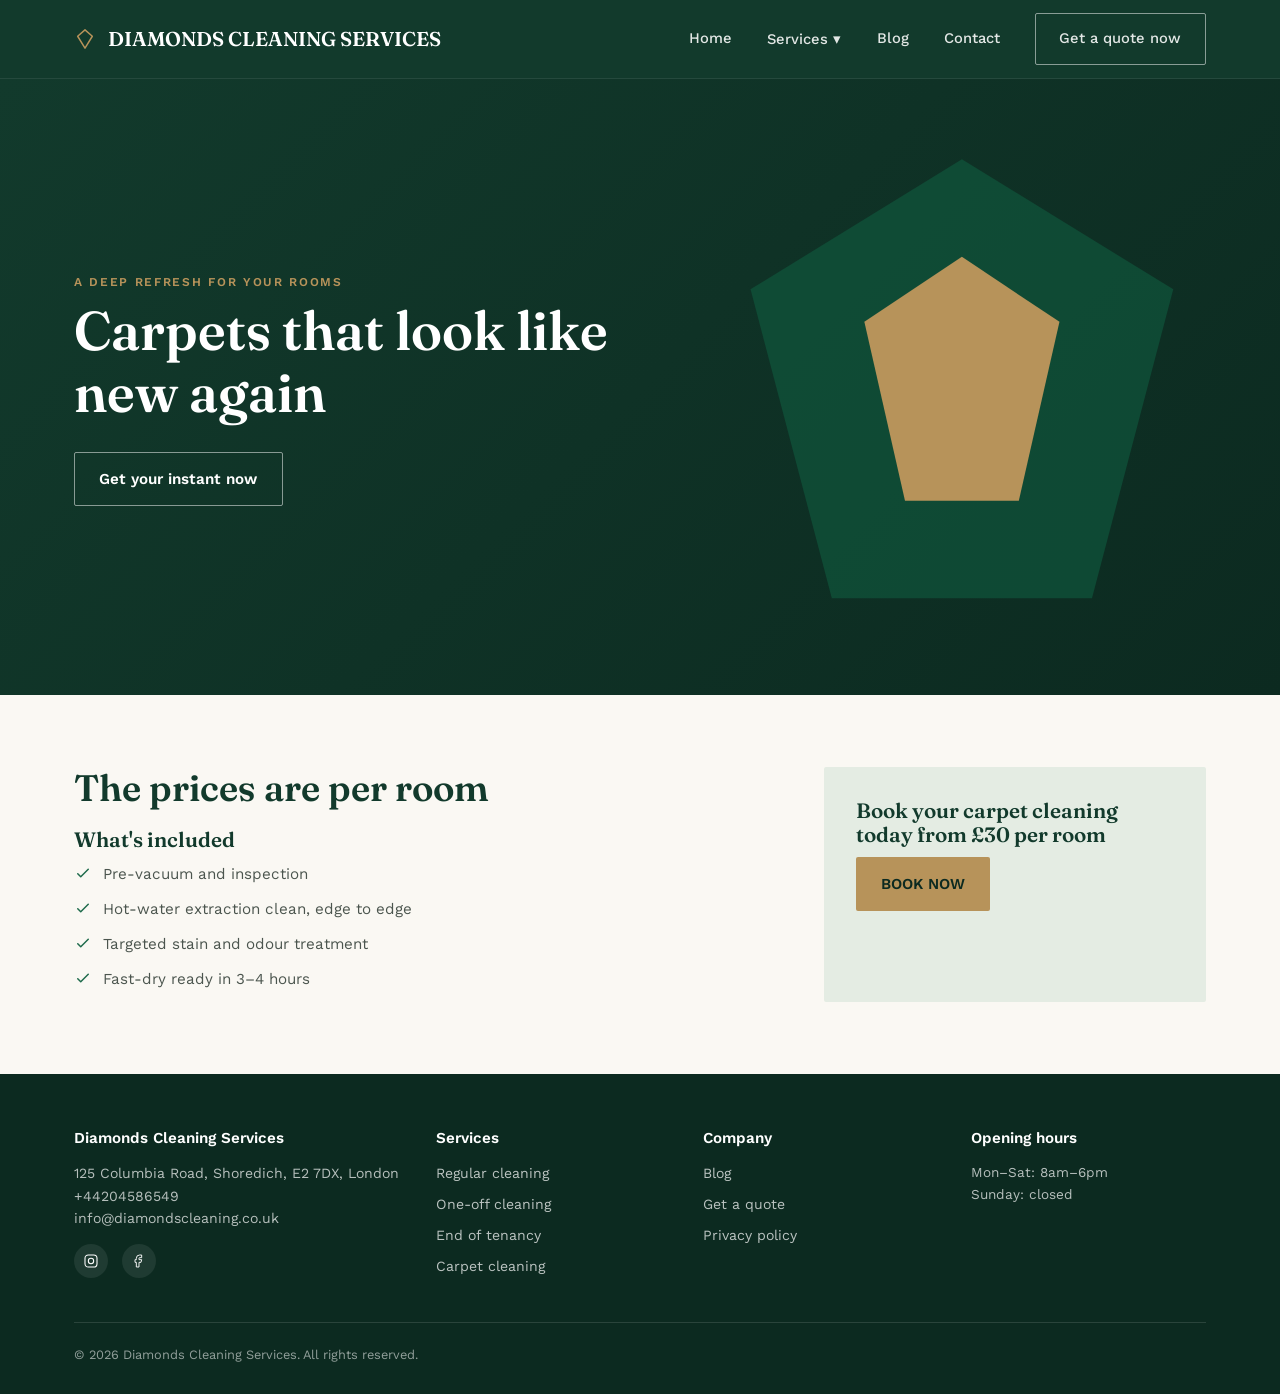
==== carpet.html @ a94706a6 "applying changes to the pages" ====
<!DOCTYPE html>
<html lang="en">
<head>
<meta charset="UTF-8">
<meta name="viewport" content="width=device-width, initial-scale=1.0">
<title>Diamonds Cleanign Services - Carpet Cleaning</title>
<meta name="description" content="">
<link rel="stylesheet" href="../css/styles.css">
</head>
<body>
<header class="site-header">
  <div class="container">
    <a href="../index.html" class="logo"><svg viewBox="0 0 24 24" fill="none"><path d="M4 9L12 2L20 9L12 22L4 9Z" stroke="#B7935A" stroke-width="1.6" stroke-linejoin="round"/></svg>DIAMONDS CLEANING SERVICES</a>
    <nav class="nav" id="nav">
      <a href="../index.html">Home</a>
      <div class="dropdown">
        <a href="../index.html#services">Services ▾</a>
        <div class="dropdown-menu">
          <a href="regular.html">Regular cleaning</a>
          <a href="one-off.html">One-off cleaning</a>
          <a href="end-of-tenancy.html">End of tenancy cleaning</a>
          <a href="carpet.html">Carpet cleaning</a>
        </div>
      </div>
      <a href="../blog.html">Blog</a>
      <a href="../booking.html#contact">Contact</a>
      <a href="../booking.html" class="btn btn-outline">Get a quote now</a>
    </nav>
    <button class="menu-toggle" aria-label="Open menu" aria-expanded="false">☰</button>
  </div>
</header>

<section class="hero" style="padding:64px 0;">
  <div class="container hero-inner">
    <div>
      <span class="eyebrow">A deep refresh for your rooms</span>
      <h1 style="color:#fff;">Carpets that look like new again</h1>
      <div class="hero-actions">
        <a href="../booking.html?service=carpet" class="btn btn-outline">Get your instant now</a>
      </div>
    </div>
    <div class="hero-visual" aria-hidden="true">
      <svg viewBox="0 0 300 300" fill="none"><polygon points="150,10 280,90 230,280 70,280 20,90" fill="#0F5C40" opacity="0.6"/><polygon points="150,70 210,110 185,220 115,220 90,110" fill="#B7935A"/></svg>
    </div>
  </div>
</section>

<section class="section">
  <div class="container two-col">
    <div>
      <h2>The prices are per room</h2>
      <h3>What's included</h3>
      <ul class="checklist">
        <li><svg viewBox="0 0 24 24" fill="none"><path d="M5 13l4 4L19 7" stroke="currentColor" stroke-width="2" stroke-linecap="round" stroke-linejoin="round"/></svg>Pre-vacuum and inspection</li>
        <li><svg viewBox="0 0 24 24" fill="none"><path d="M5 13l4 4L19 7" stroke="currentColor" stroke-width="2" stroke-linecap="round" stroke-linejoin="round"/></svg>Hot-water extraction clean, edge to edge</li>
        <li><svg viewBox="0 0 24 24" fill="none"><path d="M5 13l4 4L19 7" stroke="currentColor" stroke-width="2" stroke-linecap="round" stroke-linejoin="round"/></svg>Targeted stain and odour treatment</li>
        <li><svg viewBox="0 0 24 24" fill="none"><path d="M5 13l4 4L19 7" stroke="currentColor" stroke-width="2" stroke-linecap="round" stroke-linejoin="round"/></svg>Fast-dry ready in 3–4 hours</li>
      </ul>
    </div>
    <div class="form-card" style="background:var(--sage);box-shadow:none;">
      <h3>Book your carpet cleaning today from £30 per room</h3>
      <a href="../booking.html?service=carpet" class="btn btn-primary">BOOK NOW</a>
    </div>
  </div>
</section>

<footer class="site-footer" id="contact">
  <div class="container">
    <div class="footer-grid">
      <div>
        <h4>Diamonds Cleaning Services</h4>
        <p style="color:rgba(255,255,255,.7);font-size:.88rem;">125 Columbia Road, Shoredich, E2 7DX, London<br>+44204586549<br>info@diamondscleaning.co.uk</p>
        <div class="social-icons">
          <a href="#" aria-label="Instagram"><svg viewBox="0 0 24 24" fill="none"><rect x="3" y="3" width="18" height="18" rx="5" stroke="#fff" stroke-width="1.6"/><circle cx="12" cy="12" r="4" stroke="#fff" stroke-width="1.6"/></svg></a>
          <a href="#" aria-label="Facebook"><svg viewBox="0 0 24 24" fill="none"><path d="M15 3h-2a5 5 0 00-5 5v2H6v4h2v7h4v-7h3l1-4h-4V8a1 1 0 011-1h3V3z" stroke="#fff" stroke-width="1.4"/></svg></a>
        </div>
      </div>
      <div>
        <h4>Services</h4>
        <a href="regular.html">Regular cleaning</a>
        <a href="one-off.html">One-off cleaning</a>
        <a href="end-of-tenancy.html">End of tenancy</a>
        <a href="carpet.html">Carpet cleaning</a>
      </div>
      <div>
        <h4>Company</h4>
        <a href="blog.html">Blog</a>
        <a href="booking.html">Get a quote</a>
        <a href="#">Privacy policy</a>
      </div>
      <div>
        <h4>Opening hours</h4>
        <p style="color:rgba(255,255,255,.7);font-size:.85rem;">Mon–Sat: 8am–6pm<br>Sunday: closed</p>
      </div>
    </div>
    <div class="footer-bottom">
      <span>© <span class="js-year"></span> Diamonds Cleaning Services. All rights reserved.</span>
    
    </div>
  </div>
</footer>
<script src="../js/main.js"></script>
</body>
</html>
---- css/styles.css ----
@import url('https://fonts.googleapis.com/css2?family=Fraunces:opsz,wght@9..144,400;9..144,500;9..144,600;9..144,700&family=Work+Sans:wght@400;500;600;700&display=swap');

:root{
  --forest:#123A2C;
  --forest-2:#0C2A20;
  --emerald:#1F6B4C;
  --emerald-light:#2E8560;
  --sage:#E4ECE3;
  --cream:#FAF8F3;
  --gold:#B7935A;
  --gold-light:#D8BC8B;
  --ink:#1B211D;
  --ink-soft:#4B554E;
  --white:#FFFFFF;
  --line:#D9DED5;
  --radius:2px;
  --shadow: 0 12px 32px rgba(18,58,44,0.10);
  --maxw:1180px;
}

*,*::before,*::after{box-sizing:border-box;}
html{scroll-behavior:smooth;}
body{
  margin:0;
  font-family:'Work Sans',sans-serif;
  color:var(--ink);
  background:var(--cream);
  line-height:1.6;
  -webkit-font-smoothing:antialiased;
}
h1,h2,h3,h4{
  font-family:'Fraunces',serif;
  color:var(--forest);
  line-height:1.15;
  margin:0 0 .5em;
  font-weight:600;
}
h1{font-size:clamp(2.2rem,4.5vw,3.4rem);}
h2{font-size:clamp(1.6rem,3vw,2.3rem);}
h3{font-size:1.3rem;}
p{margin:0 0 1em;color:var(--ink-soft);}
a{color:inherit;text-decoration:none;}
img,svg{max-width:100%;display:block;}
.container{max-width:var(--maxw);margin:0 auto;padding:0 24px;}
.eyebrow{
  font-size:.75rem;letter-spacing:.14em;text-transform:uppercase;
  color:var(--gold);font-weight:600;display:inline-block;margin-bottom:.6em;
}
a:focus-visible,button:focus-visible,input:focus-visible,textarea:focus-visible,select:focus-visible{
  outline:3px solid var(--gold);outline-offset:2px;
}

/* Facet signature motif */
.facet{clip-path:polygon(0 12%,50% 0,100% 12%,100% 88%,50% 100%,0 88%);}
.facet-divider{width:100%;height:34px;position:relative;overflow:hidden;}
.facet-divider svg{width:100%;height:100%;display:block;}

/* Buttons */
.btn{
  display:inline-flex;align-items:center;gap:.5em;
  font-family:'Work Sans',sans-serif;font-weight:600;font-size:.95rem;
  padding:.9em 1.6em;border-radius:var(--radius);border:1px solid transparent;
  cursor:pointer;transition:transform .15s ease, background .15s ease;
}
.btn-primary{background:var(--gold);color:var(--forest-2);}
.btn-primary:hover{background:var(--gold-light);transform:translateY(-1px);}
.btn-outline{border-color:rgba(255,255,255,.5);color:var(--white);}
.btn-outline:hover{background:rgba(255,255,255,.12);}
.btn-ghost{border-color:var(--forest);color:var(--forest);}
.btn-ghost:hover{background:var(--sage);}

/* Header */
.site-header{
  background:var(--forest);color:var(--white);position:sticky;top:0;z-index:50;
  border-bottom:1px solid rgba(255,255,255,.08);
}
.site-header .container{display:flex;align-items:center;justify-content:space-between;height:78px;}
.logo{display:flex;align-items:center;gap:.6em;font-family:'Fraunces',serif;font-size:1.25rem;font-weight:600;color:var(--white);}
.logo svg{width:22px;height:22px;}
.nav{display:flex;align-items:center;gap:2.2em;}
.nav a{font-size:.92rem;font-weight:500;color:rgba(255,255,255,.88);position:relative;}
.nav a:hover{color:var(--gold-light);}
.nav .dropdown{position:relative;}
.nav .dropdown-menu{
  position:absolute;top:130%;left:0;background:var(--white);min-width:220px;
  box-shadow:var(--shadow);border-radius:var(--radius);padding:.5em 0;
  opacity:0;visibility:hidden;transform:translateY(6px);transition:.15s ease;
}
.nav .dropdown:hover .dropdown-menu,.nav .dropdown:focus-within .dropdown-menu{opacity:1;visibility:visible;transform:translateY(0);}
.nav .dropdown-menu a{display:block;padding:.6em 1.2em;color:var(--ink);font-size:.9rem;}
.nav .dropdown-menu a:hover{background:var(--sage);color:var(--forest);}
.nav-cta{margin-left:.5em;}
.menu-toggle{display:none;background:none;border:0;color:var(--white);font-size:1.6rem;cursor:pointer;}

@media (max-width:860px){
  .nav{position:fixed;inset:78px 0 0 0;background:var(--forest);flex-direction:column;align-items:flex-start;
    padding:2em 24px;gap:1.4em;transform:translateX(100%);transition:transform .25s ease;overflow-y:auto;}
  .nav.open{transform:translateX(0);}
  .nav .dropdown-menu{position:static;opacity:1;visibility:visible;transform:none;box-shadow:none;background:transparent;padding-left:1em;display:none;}
  .nav .dropdown.open .dropdown-menu{display:block;}
  .menu-toggle{display:block;}
  .nav-cta{margin-left:0;}
}

/* Hero */
.hero{
  background:linear-gradient(135deg,var(--forest) 0%,var(--forest-2) 100%);
  color:var(--white);position:relative;overflow:hidden;padding:88px 0 64px;
}
.hero .facet-bg{position:absolute;inset:0;opacity:.14;pointer-events:none;}
.hero-inner{display:grid;grid-template-columns:1.1fr .9fr;gap:48px;align-items:center;position:relative;}
.hero p.lede{color:rgba(255,255,255,.82);font-size:1.08rem;max-width:46ch;}
.hero-actions{display:flex;gap:1em;flex-wrap:wrap;margin-top:1.6em;}
.hero-badges{display:flex;gap:1.6em;margin-top:2.2em;flex-wrap:wrap;}
.hero-badges div{font-size:.82rem;color:rgba(255,255,255,.75);}
.hero-badges strong{display:block;color:var(--gold-light);font-family:'Fraunces',serif;font-size:1.5rem;}
.hero-visual{position:relative;}
@media (max-width:900px){.hero-inner{grid-template-columns:1fr;}.hero-visual{order:-1;max-width:280px;margin:0 auto;}}

/* Reviews strip */
.reviews-strip{background:var(--sage);padding:36px 0;border-bottom:1px solid var(--line);}
.reviews-grid{display:grid;grid-template-columns:repeat(auto-fit,minmax(230px,1fr));gap:24px;}
.review-card{background:var(--white);border-radius:var(--radius);padding:20px 22px;box-shadow:0 2px 8px rgba(18,58,44,.06);}
.review-stars{color:var(--gold);letter-spacing:.15em;margin-bottom:.4em;font-size:.9rem;}
.review-card p{font-size:.92rem;margin-bottom:.6em;}
.review-name{font-size:.82rem;font-weight:600;color:var(--forest);}
.google-badge{display:flex;align-items:center;gap:1em;margin-bottom:24px;flex-wrap:wrap;}
.google-badge .score{font-family:'Fraunces',serif;font-size:2rem;color:var(--forest);}

/* Services grid */
.section{padding:72px 0;}
.section-head{max-width:640px;margin-bottom:2.6em;}
.services-grid{display:grid;grid-template-columns:repeat(2,1fr);gap:24px;}
@media (max-width:760px){.services-grid{grid-template-columns:1fr;}}
.service-card{
  background:var(--white);border:1px solid var(--line);border-radius:var(--radius);
  padding:28px;transition:transform .18s ease, box-shadow .18s ease;position:relative;
}
.service-card:hover{transform:translateY(-4px);box-shadow:var(--shadow);}
.service-icon{width:46px;height:46px;margin-bottom:1em;color:var(--emerald);}
.service-card .tag{font-size:.75rem;color:var(--gold);font-weight:600;text-transform:uppercase;letter-spacing:.08em;}
.service-card a.card-link{display:inline-flex;align-items:center;gap:.4em;color:var(--forest);font-weight:600;font-size:.9rem;margin-top:.8em;}

/* checklist */
.checklist{list-style:none;padding:0;margin:0;}
.checklist li{display:flex;gap:.7em;align-items:flex-start;margin-bottom:.7em;font-size:.95rem;color:var(--ink-soft);}
.checklist svg{width:18px;height:18px;flex-shrink:0;margin-top:.15em;color:var(--emerald);}

/* Instagram / social */
.insta-grid{display:grid;grid-template-columns:repeat(6,1fr);gap:10px;}
@media (max-width:760px){.insta-grid{grid-template-columns:repeat(3,1fr);}}
.insta-tile{aspect-ratio:1;border-radius:var(--radius);position:relative;overflow:hidden;
  display:flex;align-items:flex-end;color:var(--white);font-size:.72rem;padding:8px;}
.insta-tile span{position:relative;z-index:1;font-weight:600;}
.insta-tile::after{content:"";position:absolute;inset:0;background:linear-gradient(0deg,rgba(0,0,0,.55),rgba(0,0,0,0) 55%);}

/* Footer */
.site-footer{background:var(--forest-2);color:rgba(255,255,255,.8);padding:56px 0 28px;margin-top:0;}
.footer-grid{display:grid;grid-template-columns:1.4fr 1fr 1fr 1fr;gap:32px;margin-bottom:36px;}
@media (max-width:760px){.footer-grid{grid-template-columns:1fr 1fr;}}
.site-footer h4{color:var(--white);font-size:.95rem;font-family:'Work Sans',sans-serif;font-weight:600;margin-bottom:1em;}
.site-footer a{color:rgba(255,255,255,.72);font-size:.88rem;display:block;margin-bottom:.6em;}
.site-footer a:hover{color:var(--gold-light);}
.footer-bottom{border-top:1px solid rgba(255,255,255,.12);padding-top:22px;display:flex;justify-content:space-between;flex-wrap:wrap;gap:1em;font-size:.8rem;color:rgba(255,255,255,.55);}
.social-icons{display:flex;gap:.9em;}
.social-icons a{width:34px;height:34px;border-radius:50%;background:rgba(255,255,255,.08);display:flex;align-items:center;justify-content:center;margin:0;}
.social-icons svg{width:16px;height:16px;}

/* Forms */
.form-card{background:var(--white);border-radius:var(--radius);box-shadow:var(--shadow);padding:32px;}
.field-row{display:grid;grid-template-columns:1fr 1fr;gap:16px;}
@media (max-width:600px){.field-row{grid-template-columns:1fr;}}
.field{margin-bottom:18px;}
.field label{display:block;font-size:.85rem;font-weight:600;color:var(--forest);margin-bottom:.4em;}
.field input,.field select,.field textarea{
  width:100%;padding:.75em .9em;border:1px solid var(--line);border-radius:var(--radius);
  font-family:'Work Sans',sans-serif;font-size:.95rem;background:var(--white);color:var(--ink);
}
.field small.error{color:#B3432B;font-size:.78rem;display:none;margin-top:.3em;}
.field.invalid input,.field.invalid select{border-color:#B3432B;}
.field.invalid small.error{display:block;}
.chip-group{display:flex;gap:10px;flex-wrap:wrap;}
.chip{border:1px solid var(--line);padding:.5em 1em;border-radius:20px;font-size:.85rem;cursor:pointer;user-select:none;}
.chip input{display:none;}
.chip.checked{background:var(--emerald);color:var(--white);border-color:var(--emerald);}
.quote-panel{background:var(--sage);border-radius:var(--radius);padding:28px;position:sticky;top:100px;}
.quote-price{font-family:'Fraunces',serif;font-size:2.6rem;color:var(--forest);margin:.2em 0;}
.quote-line{display:flex;justify-content:space-between;font-size:.85rem;color:var(--ink-soft);padding:.4em 0;border-bottom:1px dashed var(--line);}

/* Blog */
.post-card{border-bottom:1px solid var(--line);padding:28px 0;}
.post-meta{font-size:.8rem;color:var(--gold);text-transform:uppercase;letter-spacing:.06em;margin-bottom:.4em;}
.prose p{color:var(--ink);}
.prose h3{margin-top:1.6em;}

.confirm-box{display:none;text-align:center;padding:48px 24px;}
.confirm-box.show{display:block;}
.confirm-box svg{width:64px;height:64px;color:var(--emerald);margin:0 auto 1em;}

.two-col{display:grid;grid-template-columns:1.3fr .7fr;gap:40px;}
@media (max-width:900px){.two-col{grid-template-columns:1fr;}}
.bg-forest{background:var(--forest);color:var(--white);}
.bg-forest h2,.bg-forest h3{color:var(--white);}
.bg-forest p{color:rgba(255,255,255,.78);}
.bg-sage{background:var(--sage);}

.cleaning-banner {
  width: 100%;
  max-width: 1130px;
  height: 550px;
  aspect-ratio: 16 / 9;
  display: block;
  margin: 0 auto;
}
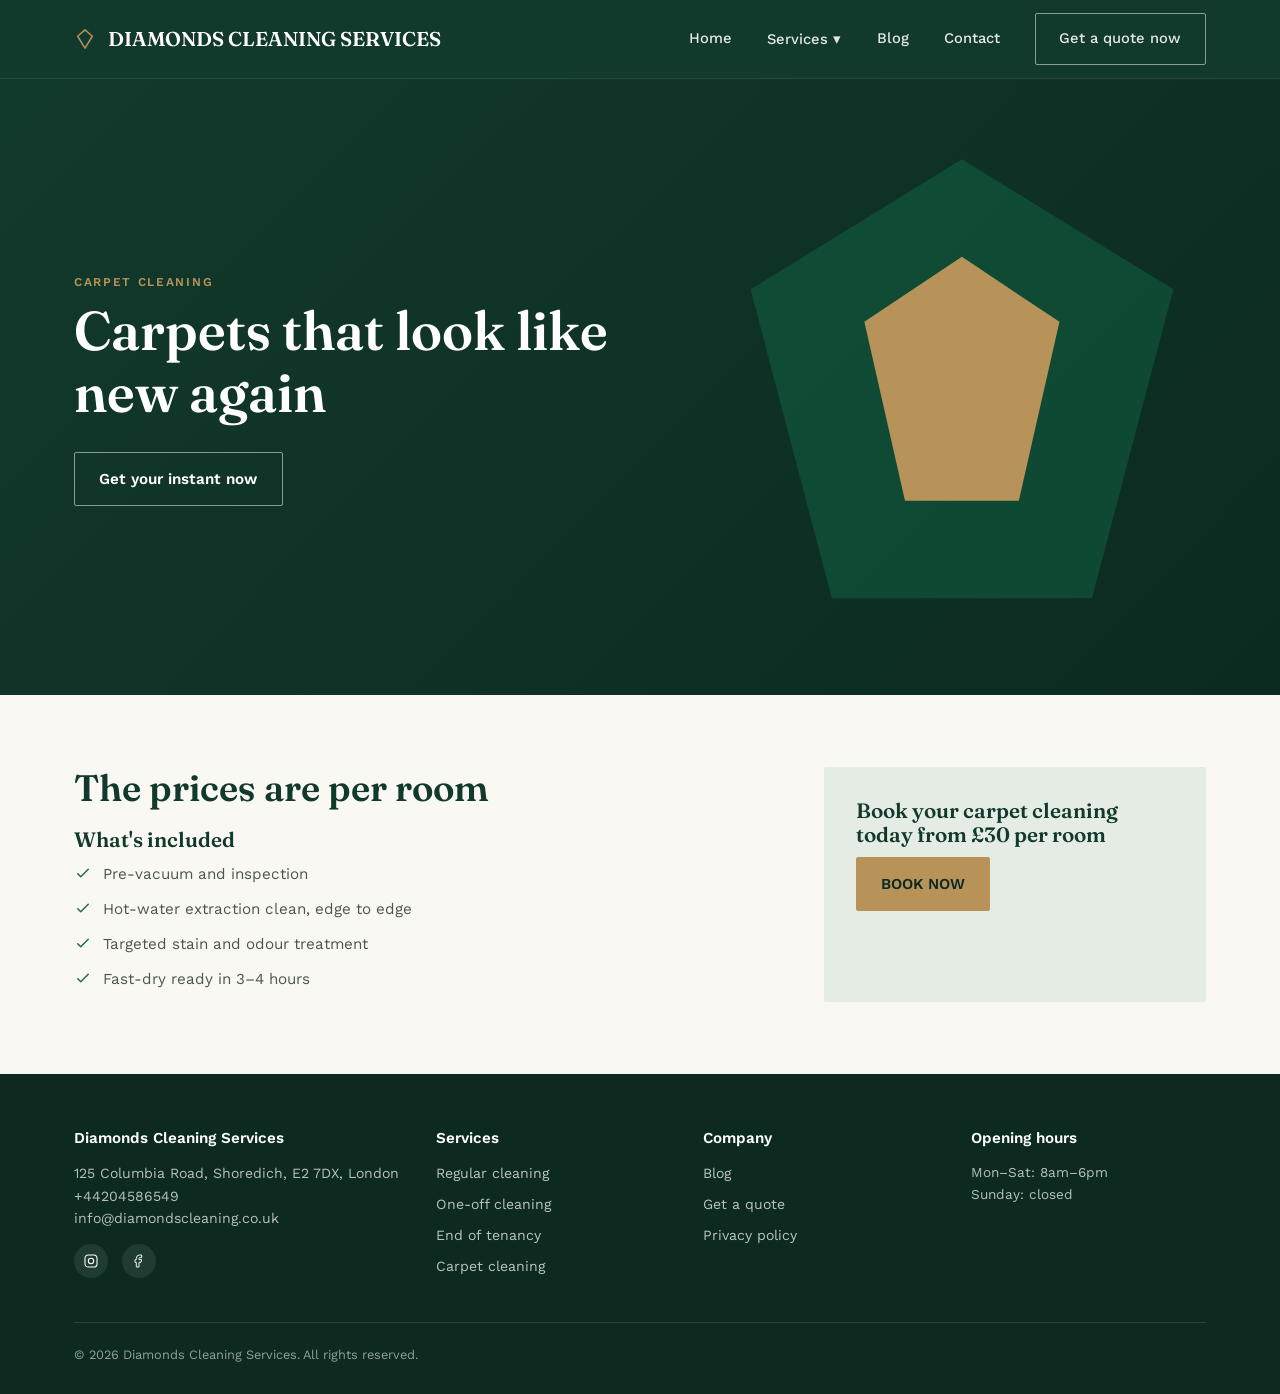
==== commit 049f8708: "Changing the span" ====
--- a/carpet.html
+++ b/carpet.html
@@ -33,7 +33,7 @@
 <section class="hero" style="padding:64px 0;">
   <div class="container hero-inner">
     <div>
-      <span class="eyebrow">A deep refresh for your rooms</span>
+      <span class="eyebrow">CARPET CLEANING</span>
       <h1 style="color:#fff;">Carpets that look like new again</h1>
       <div class="hero-actions">
         <a href="../booking.html?service=carpet" class="btn btn-outline">Get your instant now</a>
